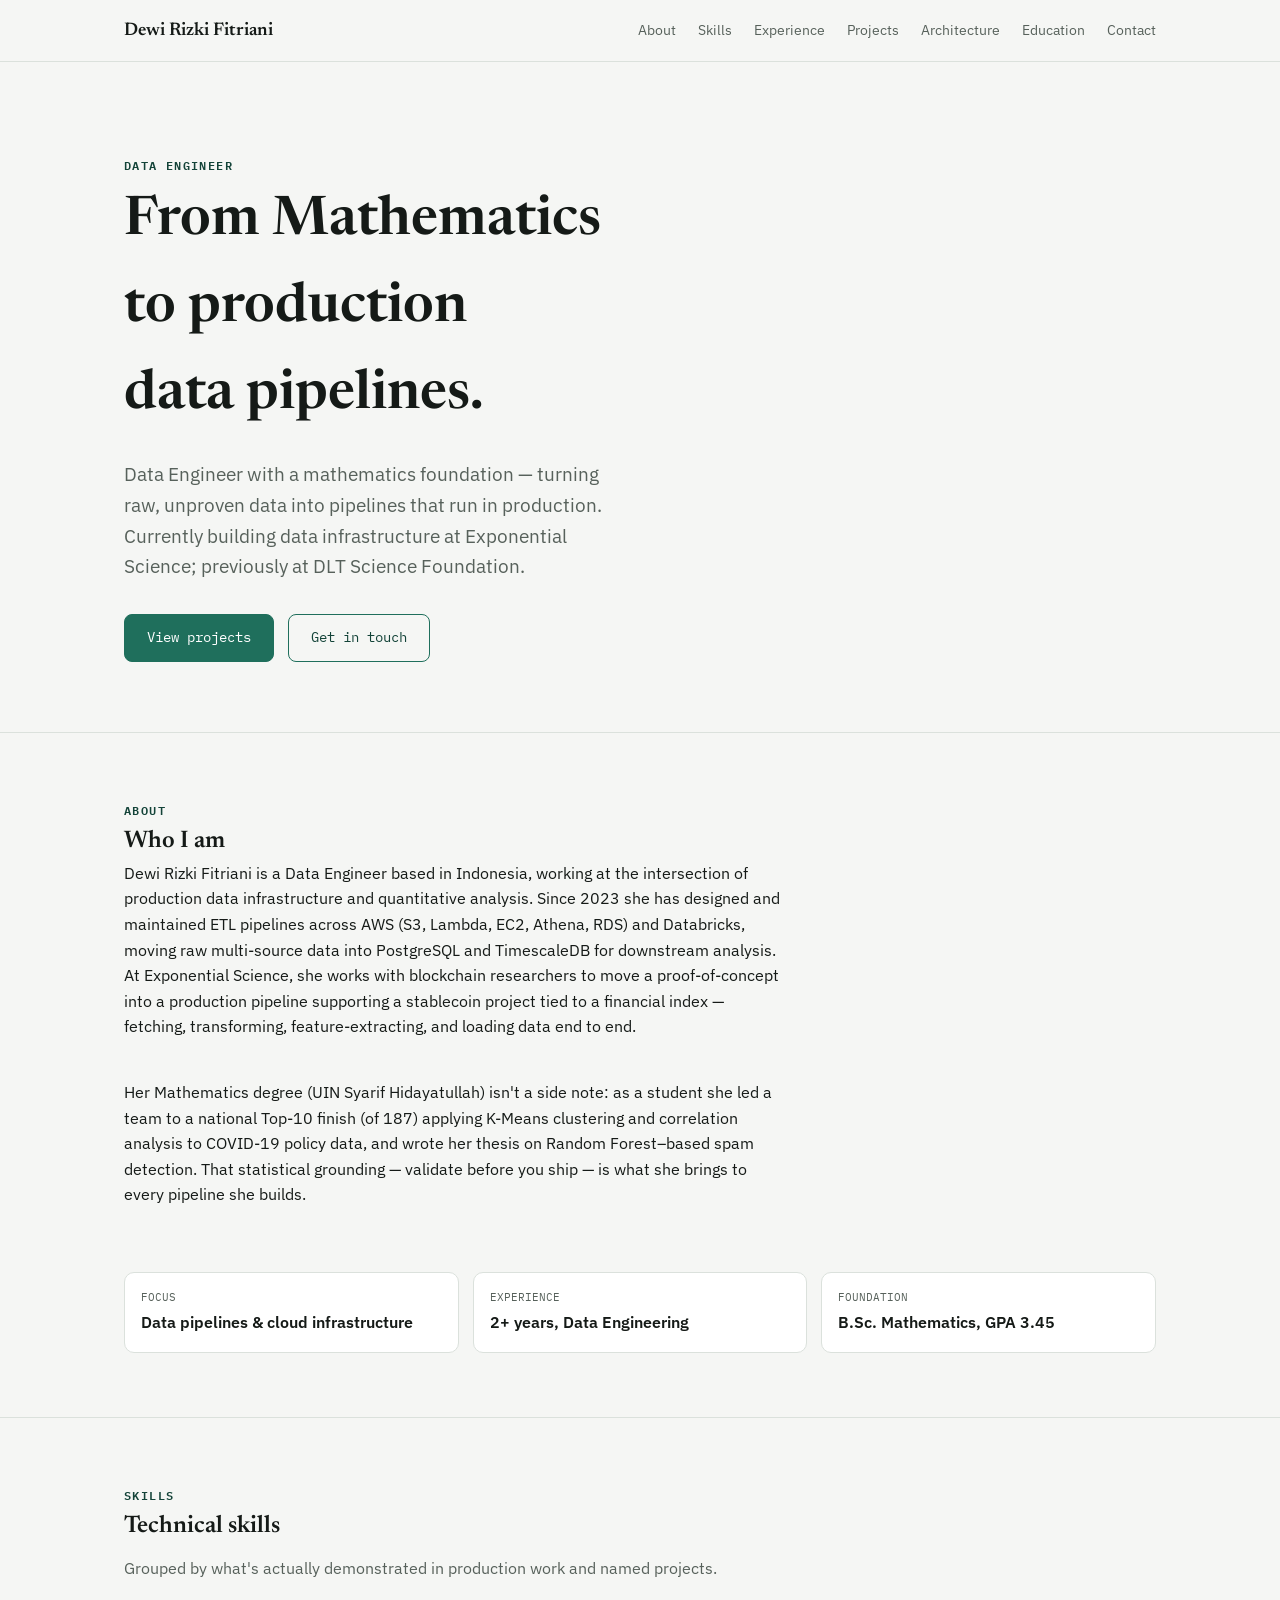
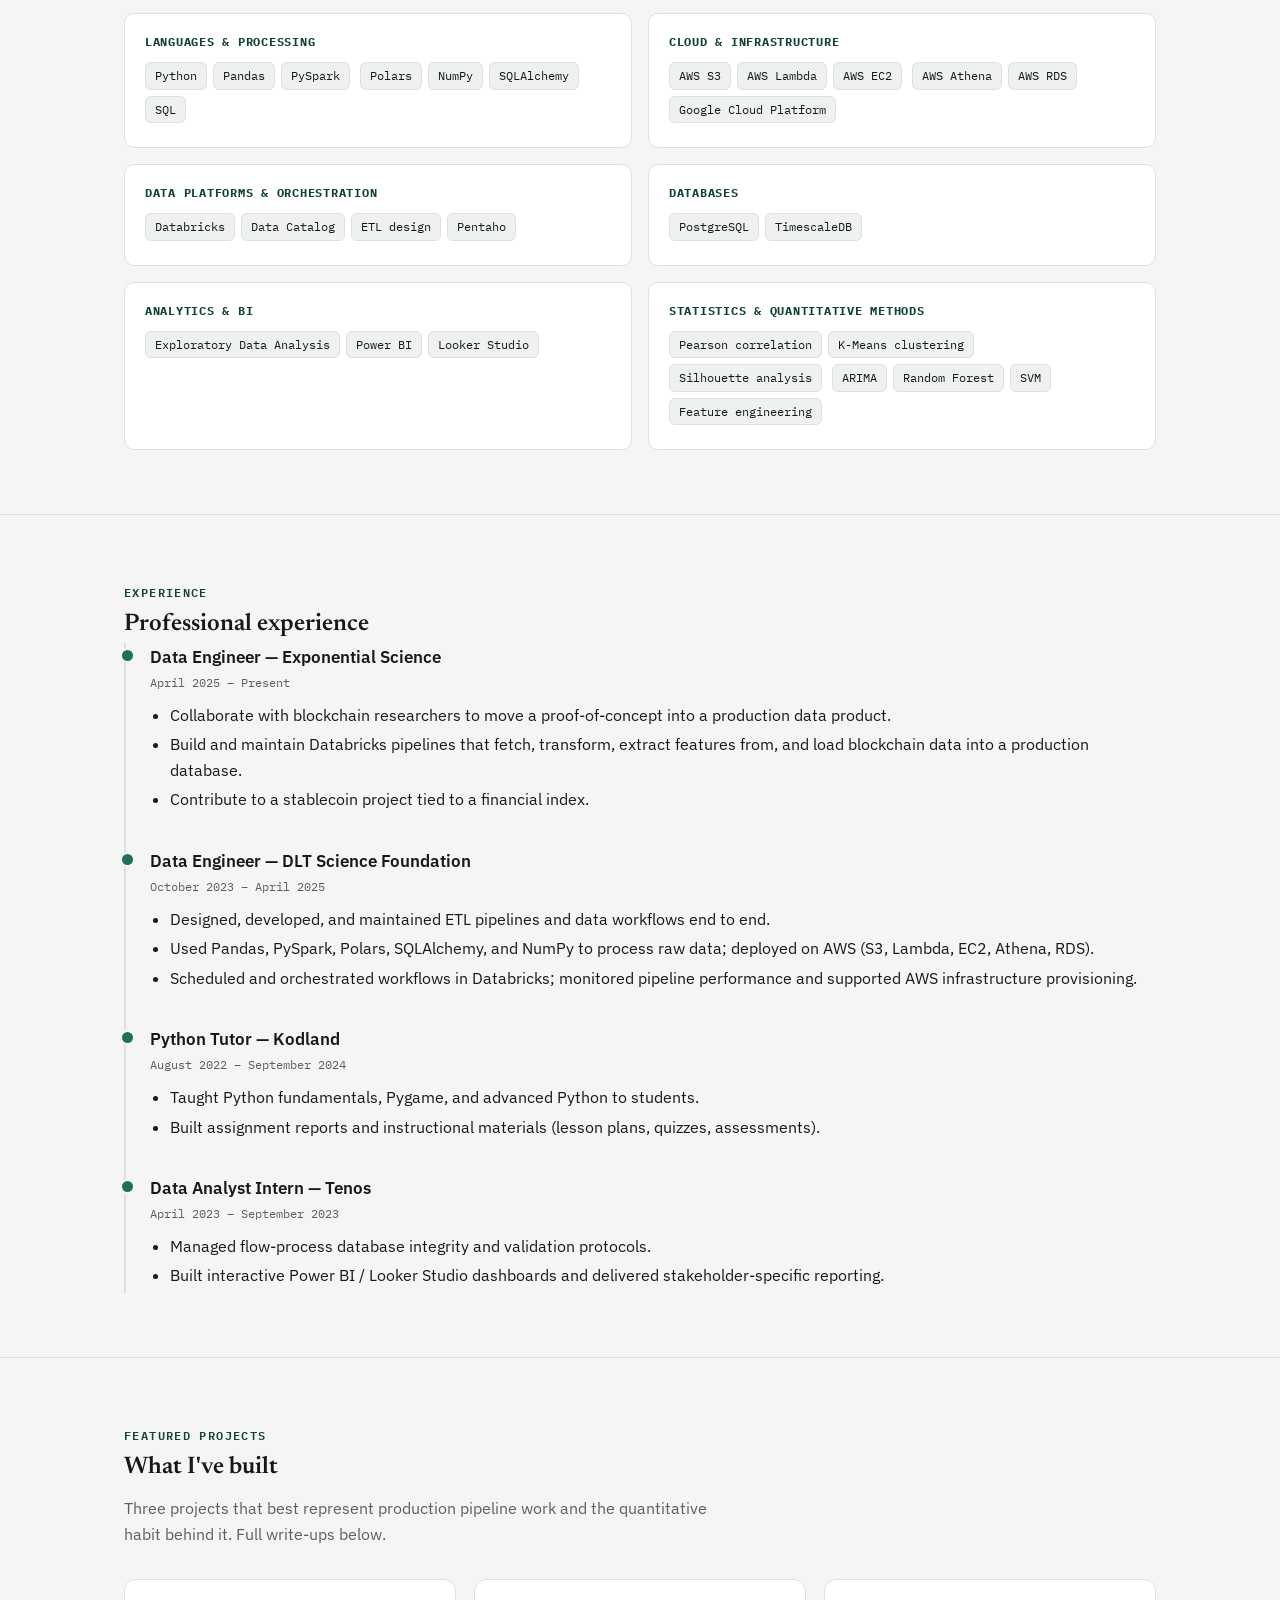
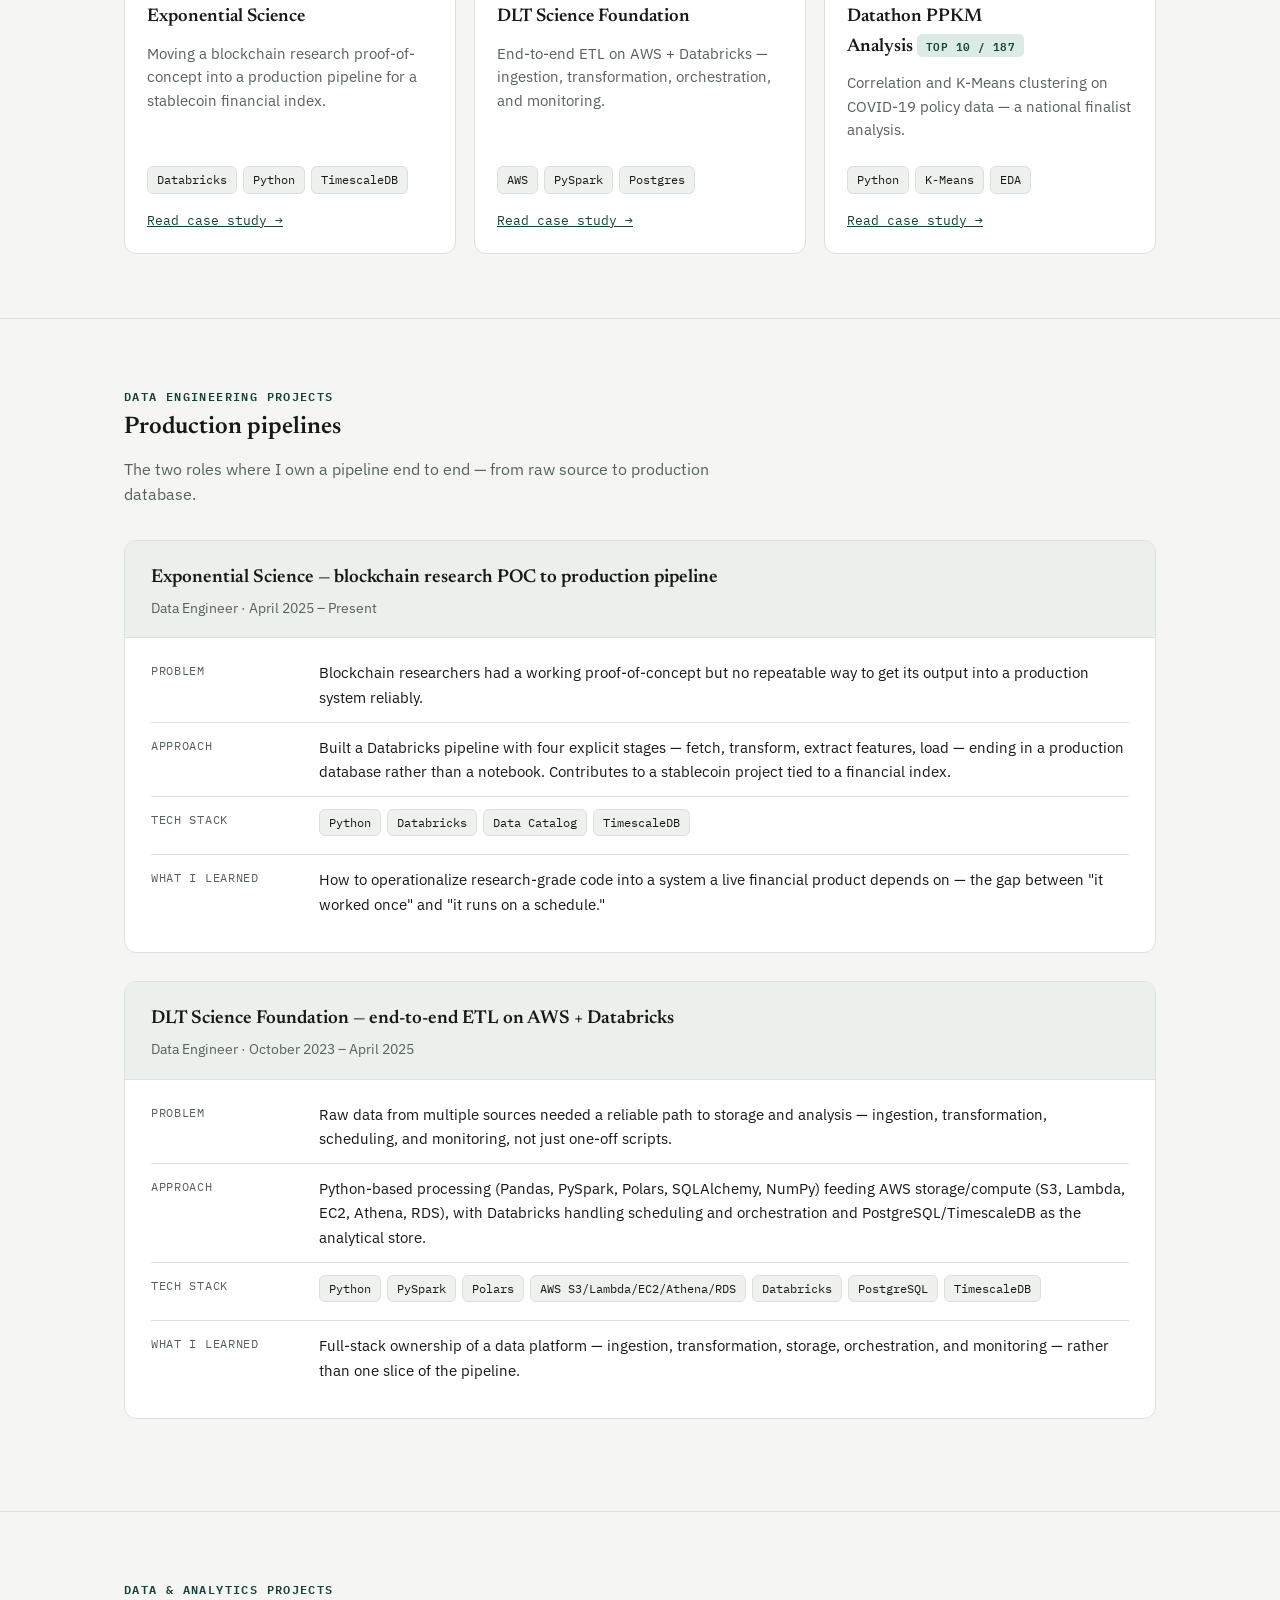
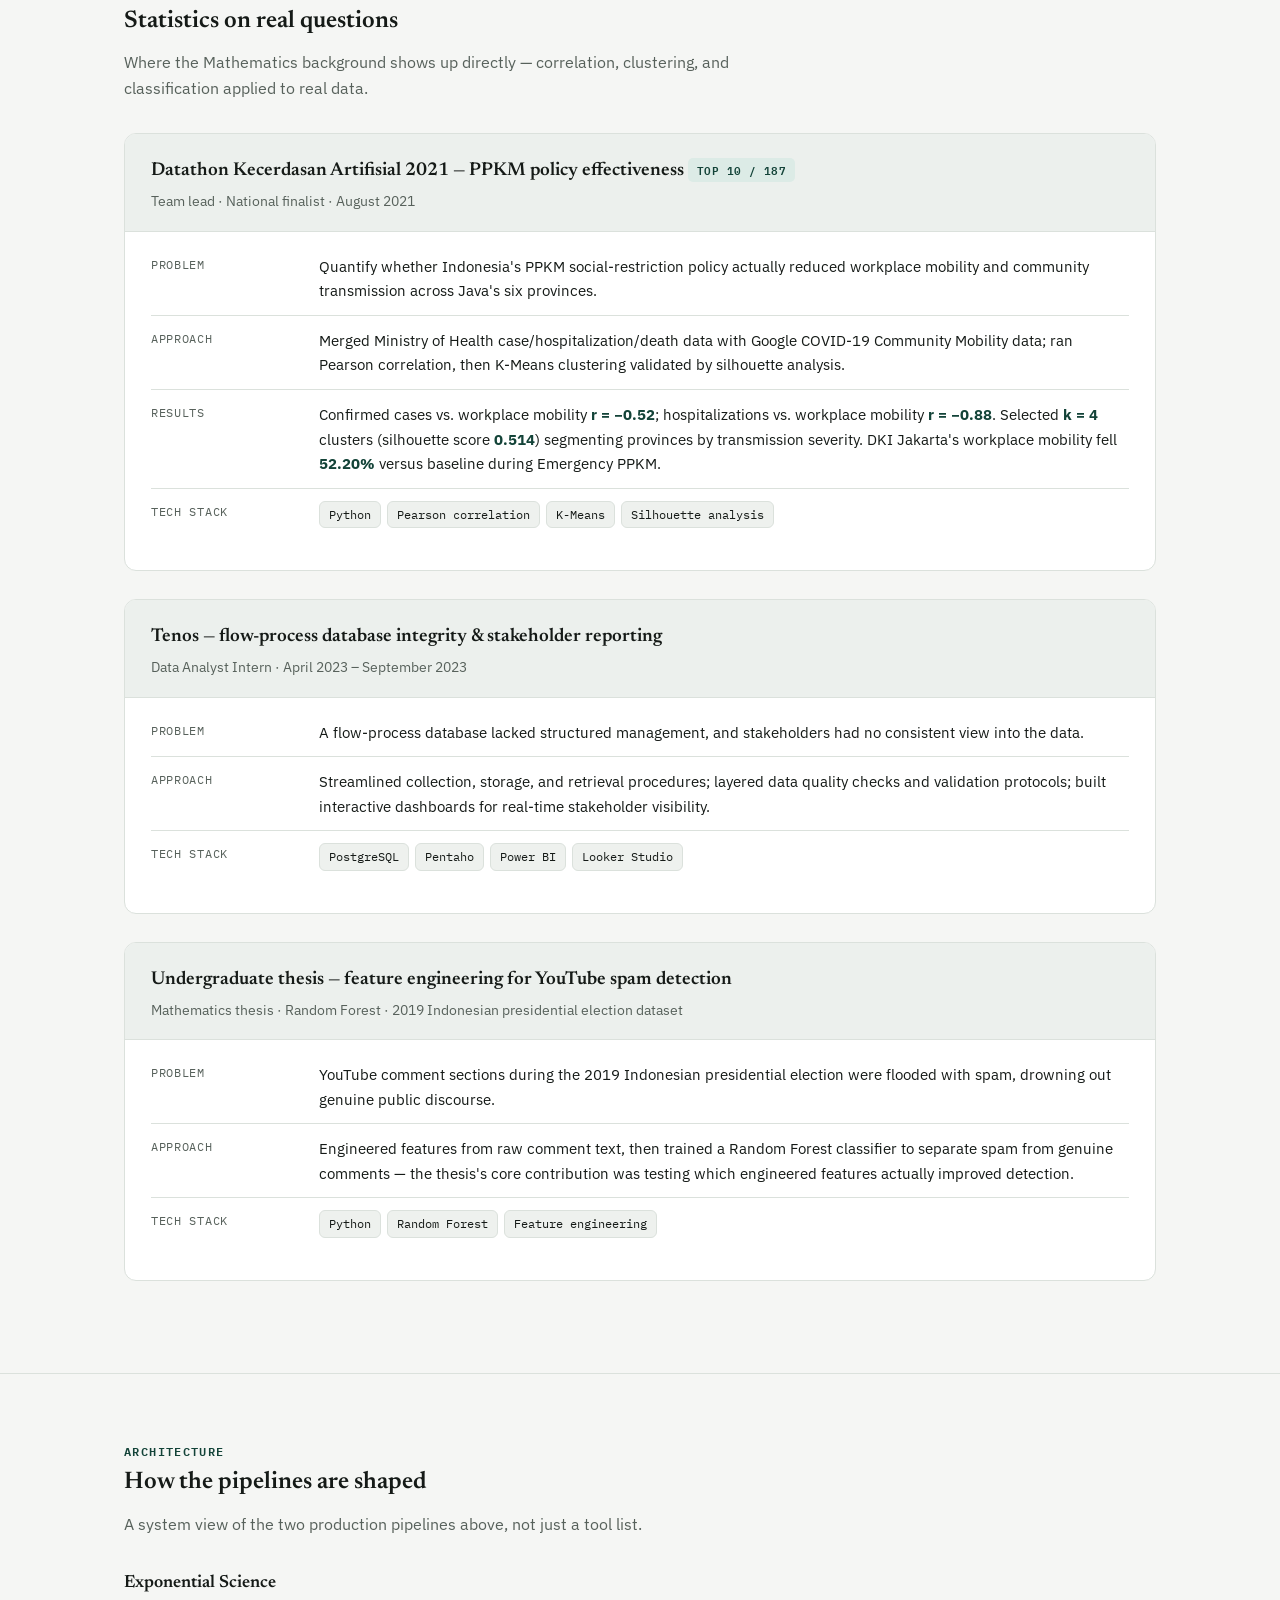
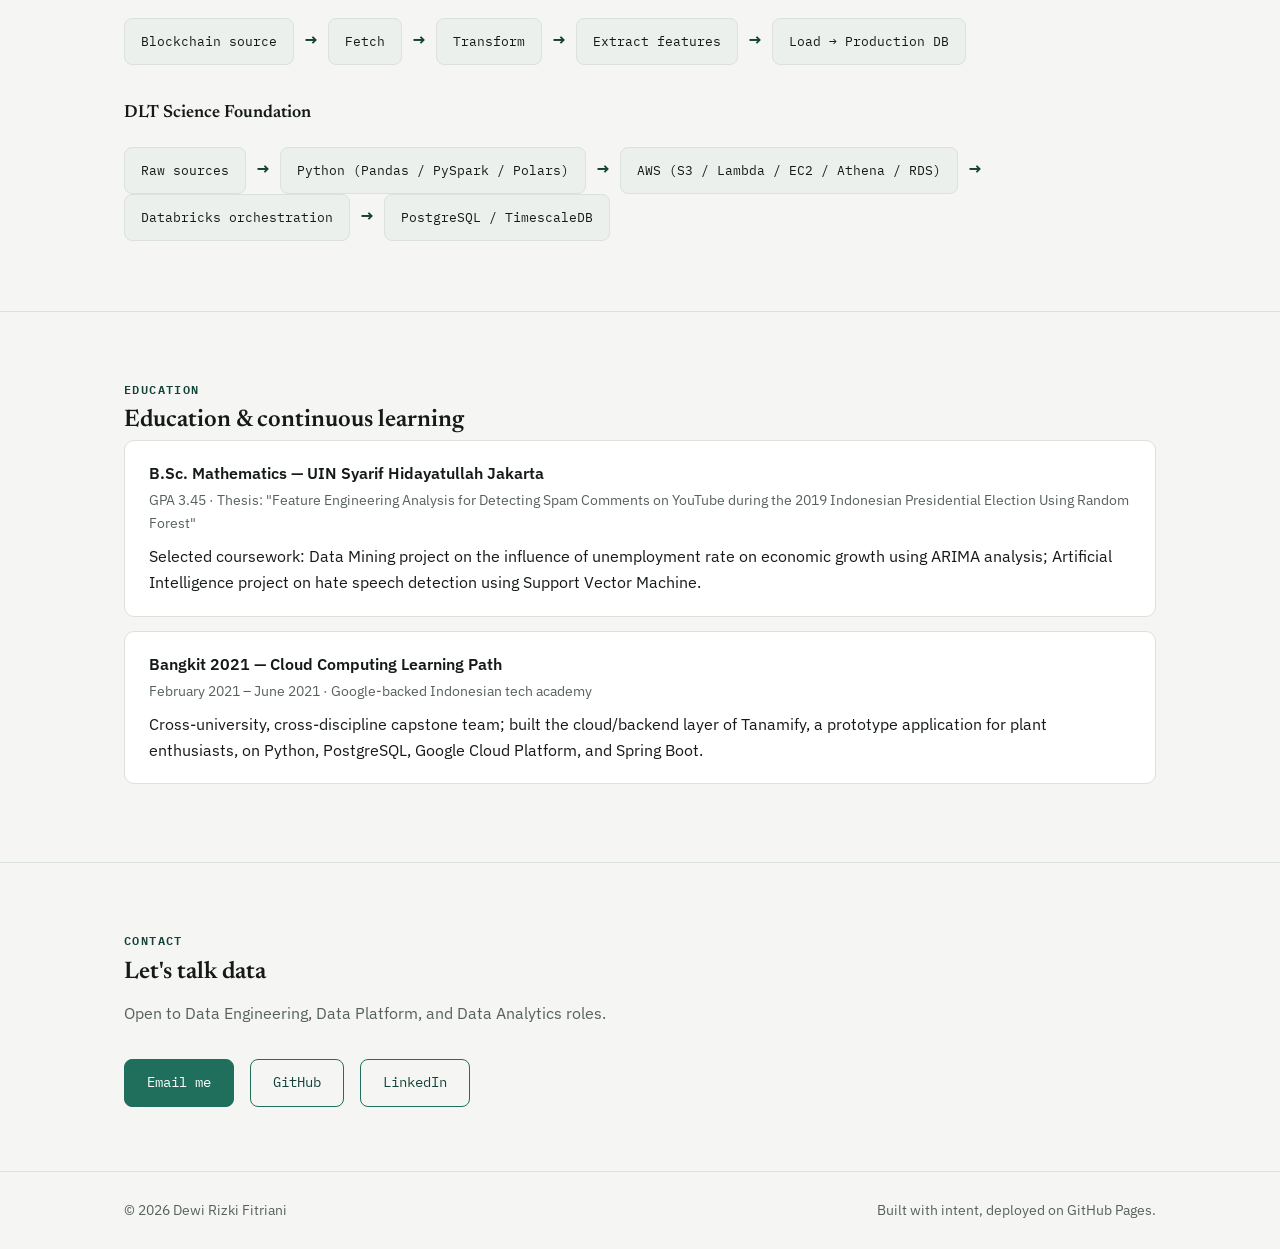
==== index.html @ e8f695b7 "Add portfolio website and Canva/website content blueprint Static site covering hero, about, skills, " ====
<!doctype html>
<html lang="en">
<head>
<meta charset="UTF-8">
<meta name="viewport" content="width=device-width, initial-scale=1.0">
<title>Dewi Rizki Fitriani — Data Engineer</title>
<meta name="description" content="Data Engineer with a mathematics foundation, building ETL pipelines and cloud data infrastructure on AWS and Databricks.">
<link rel="preconnect" href="https://fonts.googleapis.com">
<link rel="stylesheet" href="https://fonts.googleapis.com/css2?family=Newsreader:ital,opsz,wght@0,6..72,400;0,6..72,500;0,6..72,600;0,6..72,700;1,6..72,400&family=IBM+Plex+Sans:wght@400;500;600;700&family=IBM+Plex+Mono:wght@400;500;600&display=swap">
<link rel="stylesheet" href="assets/style.css">
</head>
<body>

<header class="site">
  <div class="wrap bar">
    <div class="brand">Dewi Rizki Fitriani</div>
    <nav class="primary">
      <a href="#about">About</a>
      <a href="#skills">Skills</a>
      <a href="#experience">Experience</a>
      <a href="#projects">Projects</a>
      <a href="#architecture">Architecture</a>
      <a href="#education">Education</a>
      <a href="#contact">Contact</a>
    </nav>
  </div>
</header>

<section class="hero" style="border-top:none;">
  <div class="wrap">
    <span class="eyebrow">Data Engineer</span>
    <h1>From Mathematics to production data pipelines.</h1>
    <p class="tagline">Data Engineer with a mathematics foundation — turning raw, unproven data into pipelines that run in production. Currently building data infrastructure at Exponential Science; previously at DLT Science Foundation.</p>
    <div class="cta-row">
      <a class="btn primary" href="#projects">View projects</a>
      <a class="btn ghost" href="#contact">Get in touch</a>
    </div>
  </div>
</section>

<section id="about">
  <div class="wrap">
    <span class="eyebrow">About</span>
    <h2>Who I am</h2>
    <div class="about-grid">
      <p class="prose" style="max-width:66ch;">Dewi Rizki Fitriani is a Data Engineer based in Indonesia, working at the intersection of production data infrastructure and quantitative analysis. Since 2023 she has designed and maintained ETL pipelines across AWS (S3, Lambda, EC2, Athena, RDS) and Databricks, moving raw multi-source data into PostgreSQL and TimescaleDB for downstream analysis. At Exponential Science, she works with blockchain researchers to move a proof-of-concept into a production pipeline supporting a stablecoin project tied to a financial index — fetching, transforming, feature-extracting, and loading data end to end.</p>
      <p class="prose" style="max-width:66ch;">Her Mathematics degree (UIN Syarif Hidayatullah) isn't a side note: as a student she led a team to a national Top-10 finish (of 187) applying K-Means clustering and correlation analysis to COVID-19 policy data, and wrote her thesis on Random Forest–based spam detection. That statistical grounding — validate before you ship — is what she brings to every pipeline she builds.</p>
      <div class="quickfacts">
        <div class="f"><div class="k">Focus</div><div class="v">Data pipelines &amp; cloud infrastructure</div></div>
        <div class="f"><div class="k">Experience</div><div class="v">2+ years, Data Engineering</div></div>
        <div class="f"><div class="k">Foundation</div><div class="v">B.Sc. Mathematics, GPA 3.45</div></div>
      </div>
    </div>
  </div>
</section>

<section id="skills">
  <div class="wrap">
    <span class="eyebrow">Skills</span>
    <h2>Technical skills</h2>
    <p class="dek">Grouped by what's actually demonstrated in production work and named projects.</p>
    <div class="skillgrid">
      <div class="skillgrp">
        <h4>Languages &amp; processing</h4>
        <span class="tag">Python</span><span class="tag">Pandas</span><span class="tag">PySpark</span>
        <span class="tag">Polars</span><span class="tag">NumPy</span><span class="tag">SQLAlchemy</span><span class="tag">SQL</span>
      </div>
      <div class="skillgrp">
        <h4>Cloud &amp; infrastructure</h4>
        <span class="tag">AWS S3</span><span class="tag">AWS Lambda</span><span class="tag">AWS EC2</span>
        <span class="tag">AWS Athena</span><span class="tag">AWS RDS</span><span class="tag">Google Cloud Platform</span>
      </div>
      <div class="skillgrp">
        <h4>Data platforms &amp; orchestration</h4>
        <span class="tag">Databricks</span><span class="tag">Data Catalog</span><span class="tag">ETL design</span><span class="tag">Pentaho</span>
      </div>
      <div class="skillgrp">
        <h4>Databases</h4>
        <span class="tag">PostgreSQL</span><span class="tag">TimescaleDB</span>
      </div>
      <div class="skillgrp">
        <h4>Analytics &amp; BI</h4>
        <span class="tag">Exploratory Data Analysis</span><span class="tag">Power BI</span><span class="tag">Looker Studio</span>
      </div>
      <div class="skillgrp">
        <h4>Statistics &amp; quantitative methods</h4>
        <span class="tag">Pearson correlation</span><span class="tag">K-Means clustering</span><span class="tag">Silhouette analysis</span>
        <span class="tag">ARIMA</span><span class="tag">Random Forest</span><span class="tag">SVM</span><span class="tag">Feature engineering</span>
      </div>
    </div>
  </div>
</section>

<section id="experience">
  <div class="wrap">
    <span class="eyebrow">Experience</span>
    <h2>Professional experience</h2>
    <div class="tl">
      <div class="tlitem">
        <div class="role">Data Engineer — Exponential Science</div>
        <div class="meta">April 2025 – Present</div>
        <ul>
          <li>Collaborate with blockchain researchers to move a proof-of-concept into a production data product.</li>
          <li>Build and maintain Databricks pipelines that fetch, transform, extract features from, and load blockchain data into a production database.</li>
          <li>Contribute to a stablecoin project tied to a financial index.</li>
        </ul>
      </div>
      <div class="tlitem">
        <div class="role">Data Engineer — DLT Science Foundation</div>
        <div class="meta">October 2023 – April 2025</div>
        <ul>
          <li>Designed, developed, and maintained ETL pipelines and data workflows end to end.</li>
          <li>Used Pandas, PySpark, Polars, SQLAlchemy, and NumPy to process raw data; deployed on AWS (S3, Lambda, EC2, Athena, RDS).</li>
          <li>Scheduled and orchestrated workflows in Databricks; monitored pipeline performance and supported AWS infrastructure provisioning.</li>
        </ul>
      </div>
      <div class="tlitem">
        <div class="role">Python Tutor — Kodland</div>
        <div class="meta">August 2022 – September 2024</div>
        <ul>
          <li>Taught Python fundamentals, Pygame, and advanced Python to students.</li>
          <li>Built assignment reports and instructional materials (lesson plans, quizzes, assessments).</li>
        </ul>
      </div>
      <div class="tlitem">
        <div class="role">Data Analyst Intern — Tenos</div>
        <div class="meta">April 2023 – September 2023</div>
        <ul>
          <li>Managed flow-process database integrity and validation protocols.</li>
          <li>Built interactive Power BI / Looker Studio dashboards and delivered stakeholder-specific reporting.</li>
        </ul>
      </div>
    </div>
  </div>
</section>

<section id="projects">
  <div class="wrap">
    <span class="eyebrow">Featured projects</span>
    <h2>What I've built</h2>
    <p class="dek">Three projects that best represent production pipeline work and the quantitative habit behind it. Full write-ups below.</p>
    <div class="cardgrid">
      <div class="pcard">
        <h3>Exponential Science</h3>
        <p class="hook">Moving a blockchain research proof-of-concept into a production pipeline for a stablecoin financial index.</p>
        <div><span class="tag">Databricks</span><span class="tag">Python</span><span class="tag">TimescaleDB</span></div>
        <a class="readmore" href="#exp-science">Read case study →</a>
      </div>
      <div class="pcard">
        <h3>DLT Science Foundation</h3>
        <p class="hook">End-to-end ETL on AWS + Databricks — ingestion, transformation, orchestration, and monitoring.</p>
        <div><span class="tag">AWS</span><span class="tag">PySpark</span><span class="tag">Postgres</span></div>
        <a class="readmore" href="#dlt-science">Read case study →</a>
      </div>
      <div class="pcard">
        <h3>Datathon PPKM Analysis <span class="badge">Top 10 / 187</span></h3>
        <p class="hook">Correlation and K-Means clustering on COVID-19 policy data — a national finalist analysis.</p>
        <div><span class="tag">Python</span><span class="tag">K-Means</span><span class="tag">EDA</span></div>
        <a class="readmore" href="#datathon">Read case study →</a>
      </div>
    </div>
  </div>
</section>

<section id="data-engineering-projects">
  <div class="wrap">
    <span class="eyebrow">Data engineering projects</span>
    <h2>Production pipelines</h2>
    <p class="dek">The two roles where I own a pipeline end to end — from raw source to production database.</p>

    <div class="case" id="exp-science">
      <div class="case-head">
        <h3>Exponential Science — blockchain research POC to production pipeline</h3>
        <div class="meta">Data Engineer · April 2025 – Present</div>
      </div>
      <div class="case-body">
        <div class="field"><div class="k">Problem</div><div class="v">Blockchain researchers had a working proof-of-concept but no repeatable way to get its output into a production system reliably.</div></div>
        <div class="field"><div class="k">Approach</div><div class="v">Built a Databricks pipeline with four explicit stages — fetch, transform, extract features, load — ending in a production database rather than a notebook. Contributes to a stablecoin project tied to a financial index.</div></div>
        <div class="field"><div class="k">Tech stack</div><div class="v"><span class="tag">Python</span><span class="tag">Databricks</span><span class="tag">Data Catalog</span><span class="tag">TimescaleDB</span></div></div>
        <div class="field"><div class="k">What I learned</div><div class="v">How to operationalize research-grade code into a system a live financial product depends on — the gap between "it worked once" and "it runs on a schedule."</div></div>
      </div>
    </div>

    <div class="case" id="dlt-science">
      <div class="case-head">
        <h3>DLT Science Foundation — end-to-end ETL on AWS + Databricks</h3>
        <div class="meta">Data Engineer · October 2023 – April 2025</div>
      </div>
      <div class="case-body">
        <div class="field"><div class="k">Problem</div><div class="v">Raw data from multiple sources needed a reliable path to storage and analysis — ingestion, transformation, scheduling, and monitoring, not just one-off scripts.</div></div>
        <div class="field"><div class="k">Approach</div><div class="v">Python-based processing (Pandas, PySpark, Polars, SQLAlchemy, NumPy) feeding AWS storage/compute (S3, Lambda, EC2, Athena, RDS), with Databricks handling scheduling and orchestration and PostgreSQL/TimescaleDB as the analytical store.</div></div>
        <div class="field"><div class="k">Tech stack</div><div class="v"><span class="tag">Python</span><span class="tag">PySpark</span><span class="tag">Polars</span><span class="tag">AWS S3/Lambda/EC2/Athena/RDS</span><span class="tag">Databricks</span><span class="tag">PostgreSQL</span><span class="tag">TimescaleDB</span></div></div>
        <div class="field"><div class="k">What I learned</div><div class="v">Full-stack ownership of a data platform — ingestion, transformation, storage, orchestration, and monitoring — rather than one slice of the pipeline.</div></div>
      </div>
    </div>
  </div>
</section>

<section id="data-analytics-projects">
  <div class="wrap">
    <span class="eyebrow">Data &amp; analytics projects</span>
    <h2>Statistics on real questions</h2>
    <p class="dek">Where the Mathematics background shows up directly — correlation, clustering, and classification applied to real data.</p>

    <div class="case" id="datathon">
      <div class="case-head">
        <h3>Datathon Kecerdasan Artifisial 2021 — PPKM policy effectiveness <span class="badge">Top 10 / 187</span></h3>
        <div class="meta">Team lead · National finalist · August 2021</div>
      </div>
      <div class="case-body">
        <div class="field"><div class="k">Problem</div><div class="v">Quantify whether Indonesia's PPKM social-restriction policy actually reduced workplace mobility and community transmission across Java's six provinces.</div></div>
        <div class="field"><div class="k">Approach</div><div class="v">Merged Ministry of Health case/hospitalization/death data with Google COVID-19 Community Mobility data; ran Pearson correlation, then K-Means clustering validated by silhouette analysis.</div></div>
        <div class="field"><div class="k">Results</div><div class="v">Confirmed cases vs. workplace mobility <strong>r = −0.52</strong>; hospitalizations vs. workplace mobility <strong>r = −0.88</strong>. Selected <strong>k = 4</strong> clusters (silhouette score <strong>0.514</strong>) segmenting provinces by transmission severity. DKI Jakarta's workplace mobility fell <strong>52.20%</strong> versus baseline during Emergency PPKM.</div></div>
        <div class="field"><div class="k">Tech stack</div><div class="v"><span class="tag">Python</span><span class="tag">Pearson correlation</span><span class="tag">K-Means</span><span class="tag">Silhouette analysis</span></div></div>
      </div>
    </div>

    <div class="case">
      <div class="case-head">
        <h3>Tenos — flow-process database integrity &amp; stakeholder reporting</h3>
        <div class="meta">Data Analyst Intern · April 2023 – September 2023</div>
      </div>
      <div class="case-body">
        <div class="field"><div class="k">Problem</div><div class="v">A flow-process database lacked structured management, and stakeholders had no consistent view into the data.</div></div>
        <div class="field"><div class="k">Approach</div><div class="v">Streamlined collection, storage, and retrieval procedures; layered data quality checks and validation protocols; built interactive dashboards for real-time stakeholder visibility.</div></div>
        <div class="field"><div class="k">Tech stack</div><div class="v"><span class="tag">PostgreSQL</span><span class="tag">Pentaho</span><span class="tag">Power BI</span><span class="tag">Looker Studio</span></div></div>
      </div>
    </div>

    <div class="case">
      <div class="case-head">
        <h3>Undergraduate thesis — feature engineering for YouTube spam detection</h3>
        <div class="meta">Mathematics thesis · Random Forest · 2019 Indonesian presidential election dataset</div>
      </div>
      <div class="case-body">
        <div class="field"><div class="k">Problem</div><div class="v">YouTube comment sections during the 2019 Indonesian presidential election were flooded with spam, drowning out genuine public discourse.</div></div>
        <div class="field"><div class="k">Approach</div><div class="v">Engineered features from raw comment text, then trained a Random Forest classifier to separate spam from genuine comments — the thesis's core contribution was testing which engineered features actually improved detection.</div></div>
        <div class="field"><div class="k">Tech stack</div><div class="v"><span class="tag">Python</span><span class="tag">Random Forest</span><span class="tag">Feature engineering</span></div></div>
      </div>
    </div>
  </div>
</section>

<section id="architecture">
  <div class="wrap">
    <span class="eyebrow">Architecture</span>
    <h2>How the pipelines are shaped</h2>
    <p class="dek">A system view of the two production pipelines above, not just a tool list.</p>

    <h3 style="font-size:1.1rem;margin-bottom:6px;">Exponential Science</h3>
    <div class="flow">
      <div class="step">Blockchain source</div><div class="arrow">→</div>
      <div class="step">Fetch</div><div class="arrow">→</div>
      <div class="step">Transform</div><div class="arrow">→</div>
      <div class="step">Extract features</div><div class="arrow">→</div>
      <div class="step">Load → Production DB</div>
    </div>

    <h3 style="font-size:1.1rem;margin:34px 0 6px;">DLT Science Foundation</h3>
    <div class="flow">
      <div class="step">Raw sources</div><div class="arrow">→</div>
      <div class="step">Python (Pandas / PySpark / Polars)</div><div class="arrow">→</div>
      <div class="step">AWS (S3 / Lambda / EC2 / Athena / RDS)</div><div class="arrow">→</div>
      <div class="step">Databricks orchestration</div><div class="arrow">→</div>
      <div class="step">PostgreSQL / TimescaleDB</div>
    </div>
  </div>
</section>

<section id="education">
  <div class="wrap">
    <span class="eyebrow">Education</span>
    <h2>Education &amp; continuous learning</h2>
    <div class="edu-item">
      <div class="school">B.Sc. Mathematics — UIN Syarif Hidayatullah Jakarta</div>
      <div class="meta">GPA 3.45 · Thesis: "Feature Engineering Analysis for Detecting Spam Comments on YouTube during the 2019 Indonesian Presidential Election Using Random Forest"</div>
      <p style="margin-top:10px;">Selected coursework: Data Mining project on the influence of unemployment rate on economic growth using ARIMA analysis; Artificial Intelligence project on hate speech detection using Support Vector Machine.</p>
    </div>
    <div class="edu-item">
      <div class="school">Bangkit 2021 — Cloud Computing Learning Path</div>
      <div class="meta">February 2021 – June 2021 · Google-backed Indonesian tech academy</div>
      <p style="margin-top:10px;">Cross-university, cross-discipline capstone team; built the cloud/backend layer of Tanamify, a prototype application for plant enthusiasts, on Python, PostgreSQL, Google Cloud Platform, and Spring Boot.</p>
    </div>
  </div>
</section>

<section id="contact">
  <div class="wrap">
    <span class="eyebrow">Contact</span>
    <h2>Let's talk data</h2>
    <p class="dek">Open to Data Engineering, Data Platform, and Data Analytics roles.</p>
    <div class="contact-row">
      <a class="btn primary" href="mailto:dewirizkiftrn@gmail.com">Email me</a>
      <a class="btn ghost" href="https://github.com/dewirizki" target="_blank" rel="noopener">GitHub</a>
      <a class="btn ghost" href="https://www.linkedin.com/in/dewirizkifitriani" target="_blank" rel="noopener">LinkedIn</a>
    </div>
  </div>
</section>

<footer class="site">
  <div class="wrap">
    <span>© 2026 Dewi Rizki Fitriani</span>
    <span>Built with intent, deployed on GitHub Pages.</span>
  </div>
</footer>

</body>
</html>
---- assets/style.css ----
/* ---------------------------------------------------
   Dewi Rizki Fitriani — Data Engineer Portfolio
   Design tokens shared with the Canva deck & blueprint
--------------------------------------------------- */

:root {
  --bg: #F5F6F4;
  --surface: #FFFFFF;
  --surface-alt: #ECF0ED;
  --border: #DBE1DC;
  --text: #151A17;
  --text-muted: #57615B;
  --accent: #1F6F5C;
  --accent-strong: #134338;
  --accent-soft: #DCEBE6;
  --warn: #A9662A;
  --mono-bg: #EEF1EE;
  --max: 1080px;
}

@media (prefers-color-scheme: dark) {
  :root:not([data-theme="light"]) {
    --bg: #12151A;
    --surface: #1A1F25;
    --surface-alt: #20262D;
    --border: #2C333B;
    --text: #E8ECE9;
    --text-muted: #9DA8A2;
    --accent: #57C1A6;
    --accent-strong: #7FD4BC;
    --accent-soft: #1E3833;
    --warn: #E3A45C;
    --mono-bg: #1E252C;
  }
}
:root[data-theme="dark"] {
  --bg: #12151A;
  --surface: #1A1F25;
  --surface-alt: #20262D;
  --border: #2C333B;
  --text: #E8ECE9;
  --text-muted: #9DA8A2;
  --accent: #57C1A6;
  --accent-strong: #7FD4BC;
  --accent-soft: #1E3833;
  --warn: #E3A45C;
  --mono-bg: #1E252C;
}

* { box-sizing: border-box; }
html { scroll-behavior: smooth; }
body {
  margin: 0;
  background: var(--bg);
  color: var(--text);
  font-family: 'IBM Plex Sans', system-ui, sans-serif;
  line-height: 1.6;
  font-size: 16px;
}
h1, h2, h3 {
  font-family: 'Newsreader', Georgia, serif;
  font-weight: 600;
  text-wrap: balance;
  margin: 0;
  color: var(--text);
}
p { margin: 0 0 1em; }
p:last-child { margin-bottom: 0; }
a { color: var(--accent-strong); }
img { max-width: 100%; }

.wrap { max-width: var(--max); margin: 0 auto; padding-inline: 24px; }
.eyebrow {
  font-family: 'IBM Plex Mono', monospace;
  font-size: 0.72rem;
  letter-spacing: 0.12em;
  text-transform: uppercase;
  color: var(--accent-strong);
  font-weight: 600;
}
.tag {
  display: inline-block;
  font-family: 'IBM Plex Mono', monospace;
  font-size: 0.76rem;
  background: var(--mono-bg);
  border: 1px solid var(--border);
  color: var(--text);
  padding: 3px 9px;
  border-radius: 6px;
  margin: 0 6px 6px 0;
}
.badge {
  display: inline-block;
  font-family: 'IBM Plex Mono', monospace;
  font-size: 0.68rem;
  letter-spacing: 0.04em;
  text-transform: uppercase;
  background: var(--accent-soft);
  color: var(--accent-strong);
  padding: 3px 9px;
  border-radius: 5px;
  font-weight: 600;
}

/* header / nav */
header.site {
  position: sticky;
  top: 0;
  z-index: 20;
  background: color-mix(in srgb, var(--bg) 88%, transparent);
  backdrop-filter: blur(8px);
  border-bottom: 1px solid var(--border);
}
header.site .bar {
  display: flex;
  align-items: center;
  justify-content: space-between;
  padding-block: 16px;
}
.brand {
  font-family: 'Newsreader', serif;
  font-weight: 600;
  font-size: 1.15rem;
}
nav.primary { display: flex; gap: 22px; overflow-x: auto; }
nav.primary a {
  font-size: 0.88rem;
  color: var(--text-muted);
  text-decoration: none;
  white-space: nowrap;
}
nav.primary a:hover { color: var(--text); }

/* hero */
.hero {
  padding-block: 90px 70px;
}
.hero .eyebrow { margin-bottom: 14px; }
.hero h1 { font-size: clamp(2.1rem, 5vw, 3.4rem); max-width: 16ch; }
.hero .tagline {
  margin-top: 20px;
  font-size: 1.2rem;
  color: var(--text-muted);
  max-width: 46ch;
}
.hero .cta-row { margin-top: 32px; display: flex; gap: 14px; flex-wrap: wrap; }
.btn {
  display: inline-block;
  font-family: 'IBM Plex Mono', monospace;
  font-size: 0.85rem;
  padding: 12px 22px;
  border-radius: 8px;
  text-decoration: none;
  border: 1px solid var(--accent);
}
.btn.primary { background: var(--accent); color: #fff; }
.btn.ghost { color: var(--accent-strong); }

section { padding-block: 64px; border-top: 1px solid var(--border); }
section .dek { color: var(--text-muted); max-width: 62ch; margin: 10px 0 32px; }

/* about */
.about-grid { display: grid; grid-template-columns: 1fr; gap: 24px; }
.quickfacts {
  display: grid; grid-template-columns: repeat(3, 1fr); gap: 14px;
  margin-top: 24px;
}
.quickfacts .f {
  background: var(--surface); border: 1px solid var(--border); border-radius: 10px;
  padding: 16px;
}
.quickfacts .f .k { font-family: 'IBM Plex Mono', monospace; font-size: 0.68rem; text-transform: uppercase; color: var(--text-muted); }
.quickfacts .f .v { font-weight: 600; margin-top: 4px; }

/* skills */
.skillgrid { display: grid; grid-template-columns: repeat(2, 1fr); gap: 16px; }
.skillgrp {
  border: 1px solid var(--border); background: var(--surface);
  border-radius: 10px; padding: 18px 20px;
}
.skillgrp h4 {
  font-family: 'IBM Plex Mono', monospace; font-size: 0.78rem;
  text-transform: uppercase; letter-spacing: 0.06em; color: var(--accent-strong);
  margin: 0 0 10px;
}

/* timeline */
.tl { border-left: 2px solid var(--border); padding-left: 24px; display: flex; flex-direction: column; gap: 30px; }
.tlitem { position: relative; }
.tlitem::before {
  content: ""; position: absolute; left: -30px; top: 5px;
  width: 11px; height: 11px; border-radius: 50%;
  background: var(--accent); border: 2px solid var(--bg);
}
.tlitem .role { font-weight: 600; font-size: 1.08rem; }
.tlitem .meta { font-family: 'IBM Plex Mono', monospace; font-size: 0.78rem; color: var(--text-muted); margin: 2px 0 10px; }
.tlitem ul { margin: 0; padding-left: 20px; color: var(--text); }
.tlitem li { margin-bottom: 4px; }

/* project cards */
.cardgrid { display: grid; grid-template-columns: repeat(3, 1fr); gap: 18px; }
.pcard {
  background: var(--surface); border: 1px solid var(--border); border-radius: 12px;
  padding: 22px; display: flex; flex-direction: column; gap: 10px;
}
.pcard h3 { font-size: 1.15rem; }
.pcard .hook { color: var(--text-muted); font-size: 0.92rem; flex: 1; }
.pcard a.readmore { font-size: 0.82rem; font-family: 'IBM Plex Mono', monospace; }

/* case study */
.case {
  border: 1px solid var(--border); background: var(--surface); border-radius: 12px;
  overflow: hidden; margin-bottom: 28px;
}
.case-head { padding: 22px 26px 18px; border-bottom: 1px solid var(--border); background: var(--surface-alt); }
.case-head .meta { color: var(--text-muted); font-size: 0.88rem; margin-top: 4px; }
.case-body { padding: 10px 26px 24px; }
.field { display: grid; grid-template-columns: 150px 1fr; gap: 18px; padding: 12px 0; border-top: 1px solid var(--border); }
.field:first-child { border-top: none; }
.field .k { font-family: 'IBM Plex Mono', monospace; font-size: 0.72rem; text-transform: uppercase; letter-spacing: 0.06em; color: var(--text-muted); padding-top: 2px; }
.field .v { font-size: 0.96rem; }
.field .v strong { color: var(--accent-strong); }

/* architecture diagram */
.flow { display: flex; align-items: center; flex-wrap: wrap; gap: 0; margin: 20px 0 6px; }
.flow .step {
  background: var(--surface-alt); border: 1px solid var(--border); border-radius: 8px;
  padding: 12px 16px; font-family: 'IBM Plex Mono', monospace; font-size: 0.82rem;
  text-align: center;
}
.flow .arrow { padding: 0 10px; color: var(--accent-strong); font-weight: 700; }

/* education */
.edu-item { background: var(--surface); border: 1px solid var(--border); border-radius: 10px; padding: 20px 24px; margin-bottom: 14px; }
.edu-item .school { font-weight: 600; }
.edu-item .meta { color: var(--text-muted); font-size: 0.9rem; margin-top: 2px; }

/* contact */
.contact-row { display: flex; gap: 16px; flex-wrap: wrap; margin-top: 20px; }
.contact-row a.btn { }

footer.site {
  border-top: 1px solid var(--border);
  padding-block: 28px;
  color: var(--text-muted);
  font-size: 0.85rem;
}
footer.site .wrap { display: flex; justify-content: space-between; flex-wrap: wrap; gap: 10px; }

@media (max-width: 760px) {
  .skillgrid, .cardgrid, .quickfacts { grid-template-columns: 1fr; }
  .field { grid-template-columns: 1fr; gap: 4px; }
  nav.primary { width: 100%; }
}
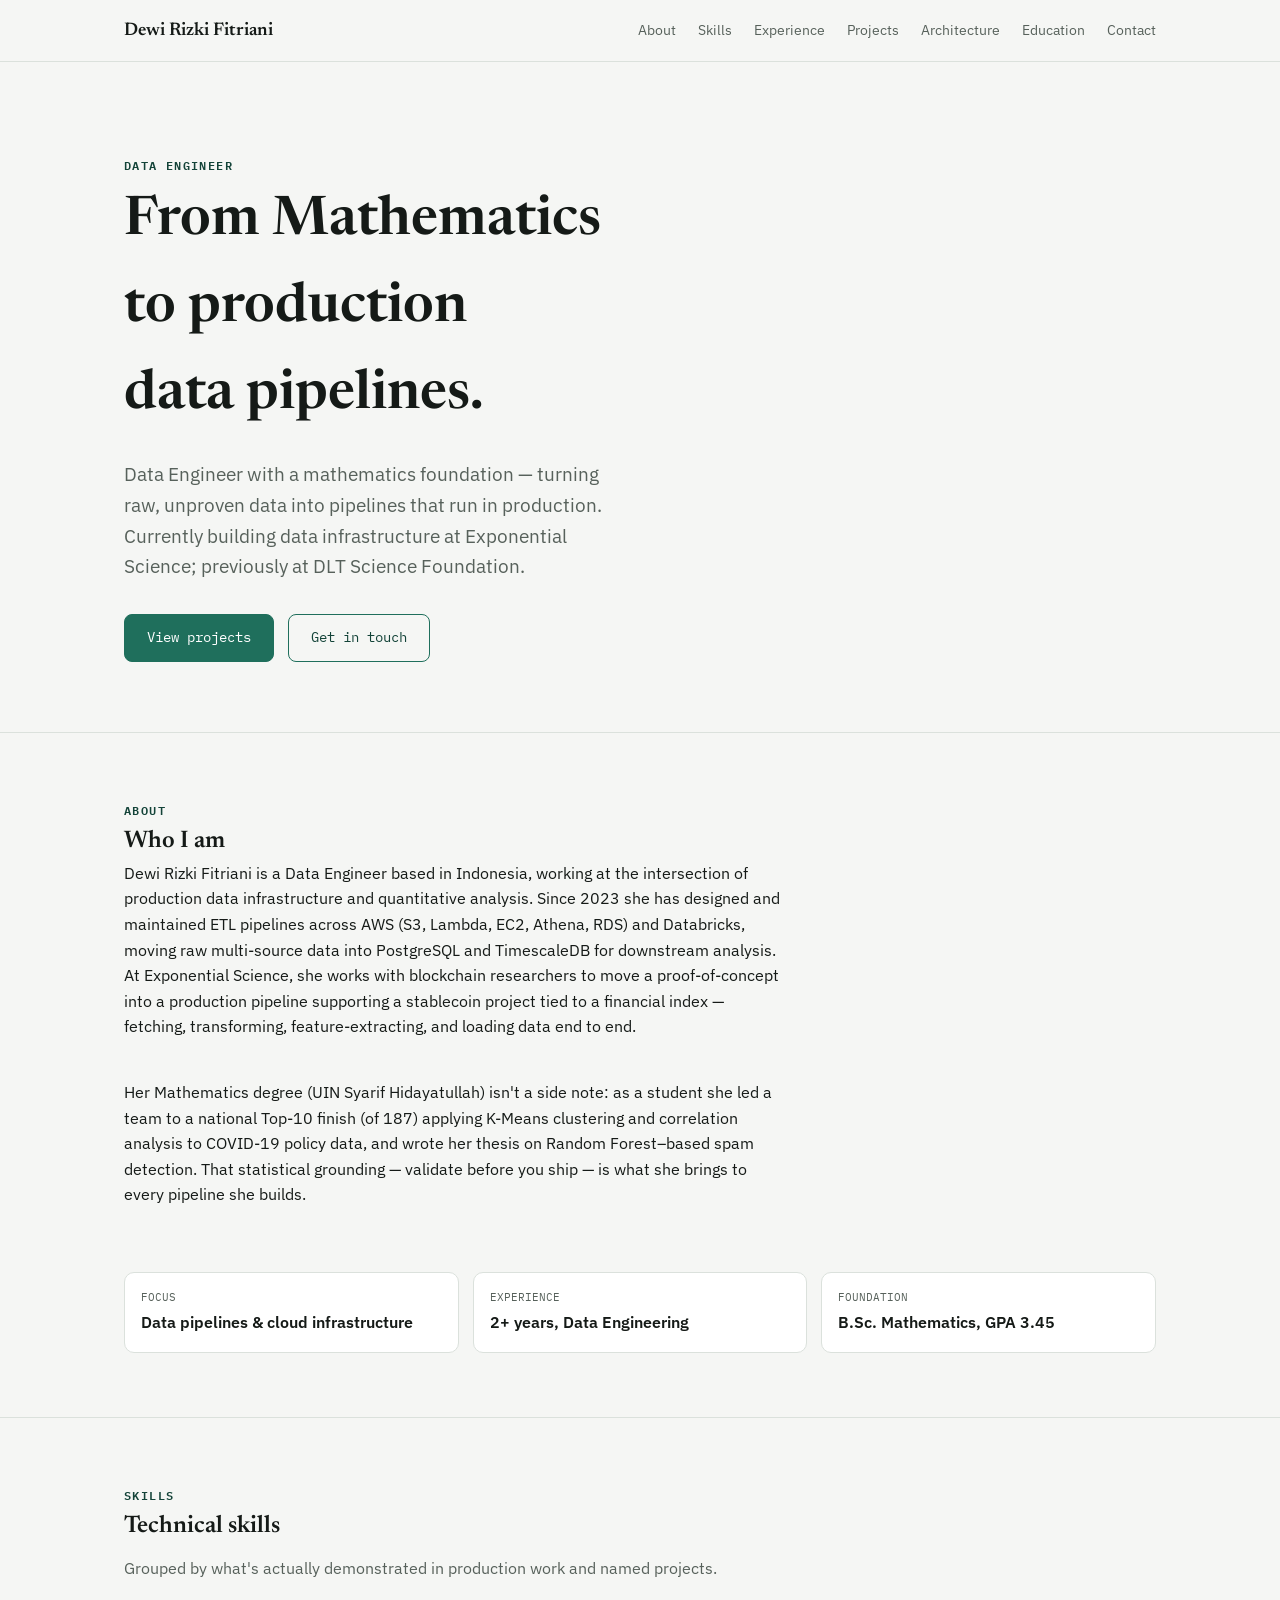
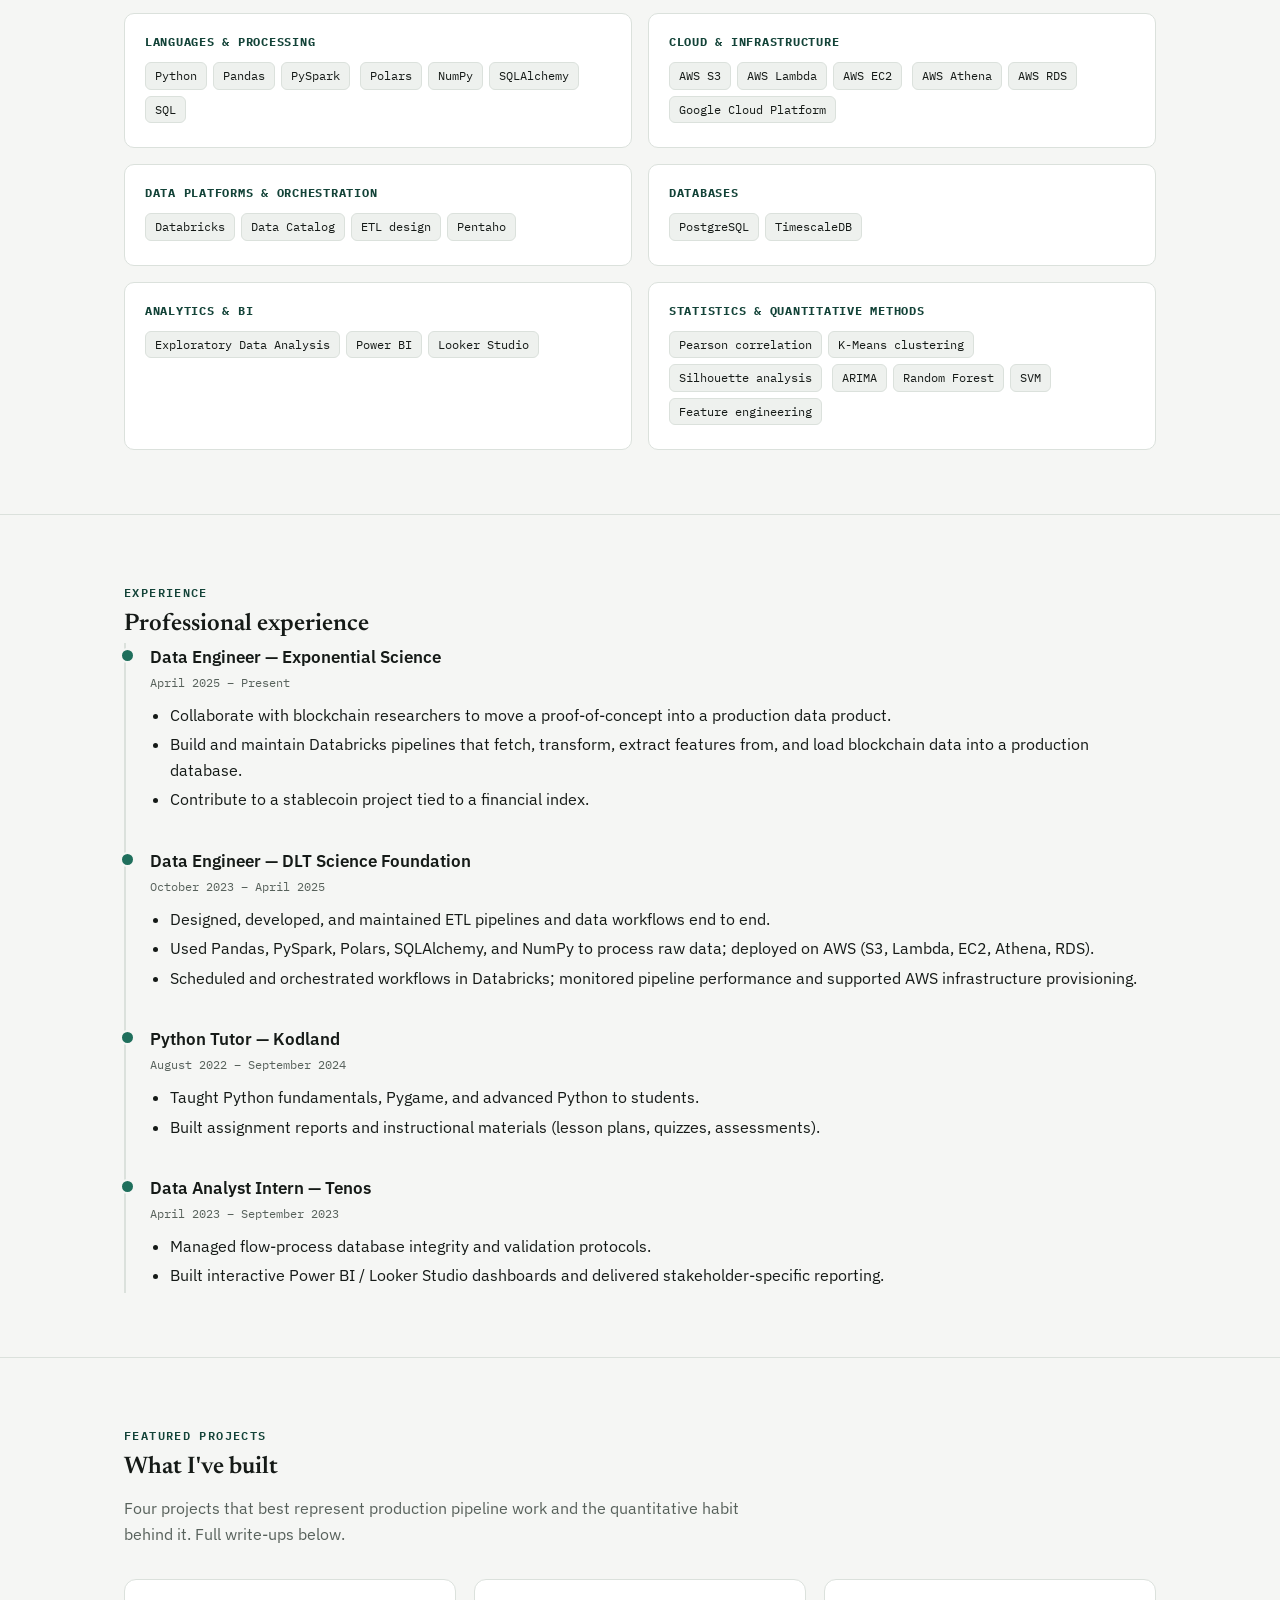
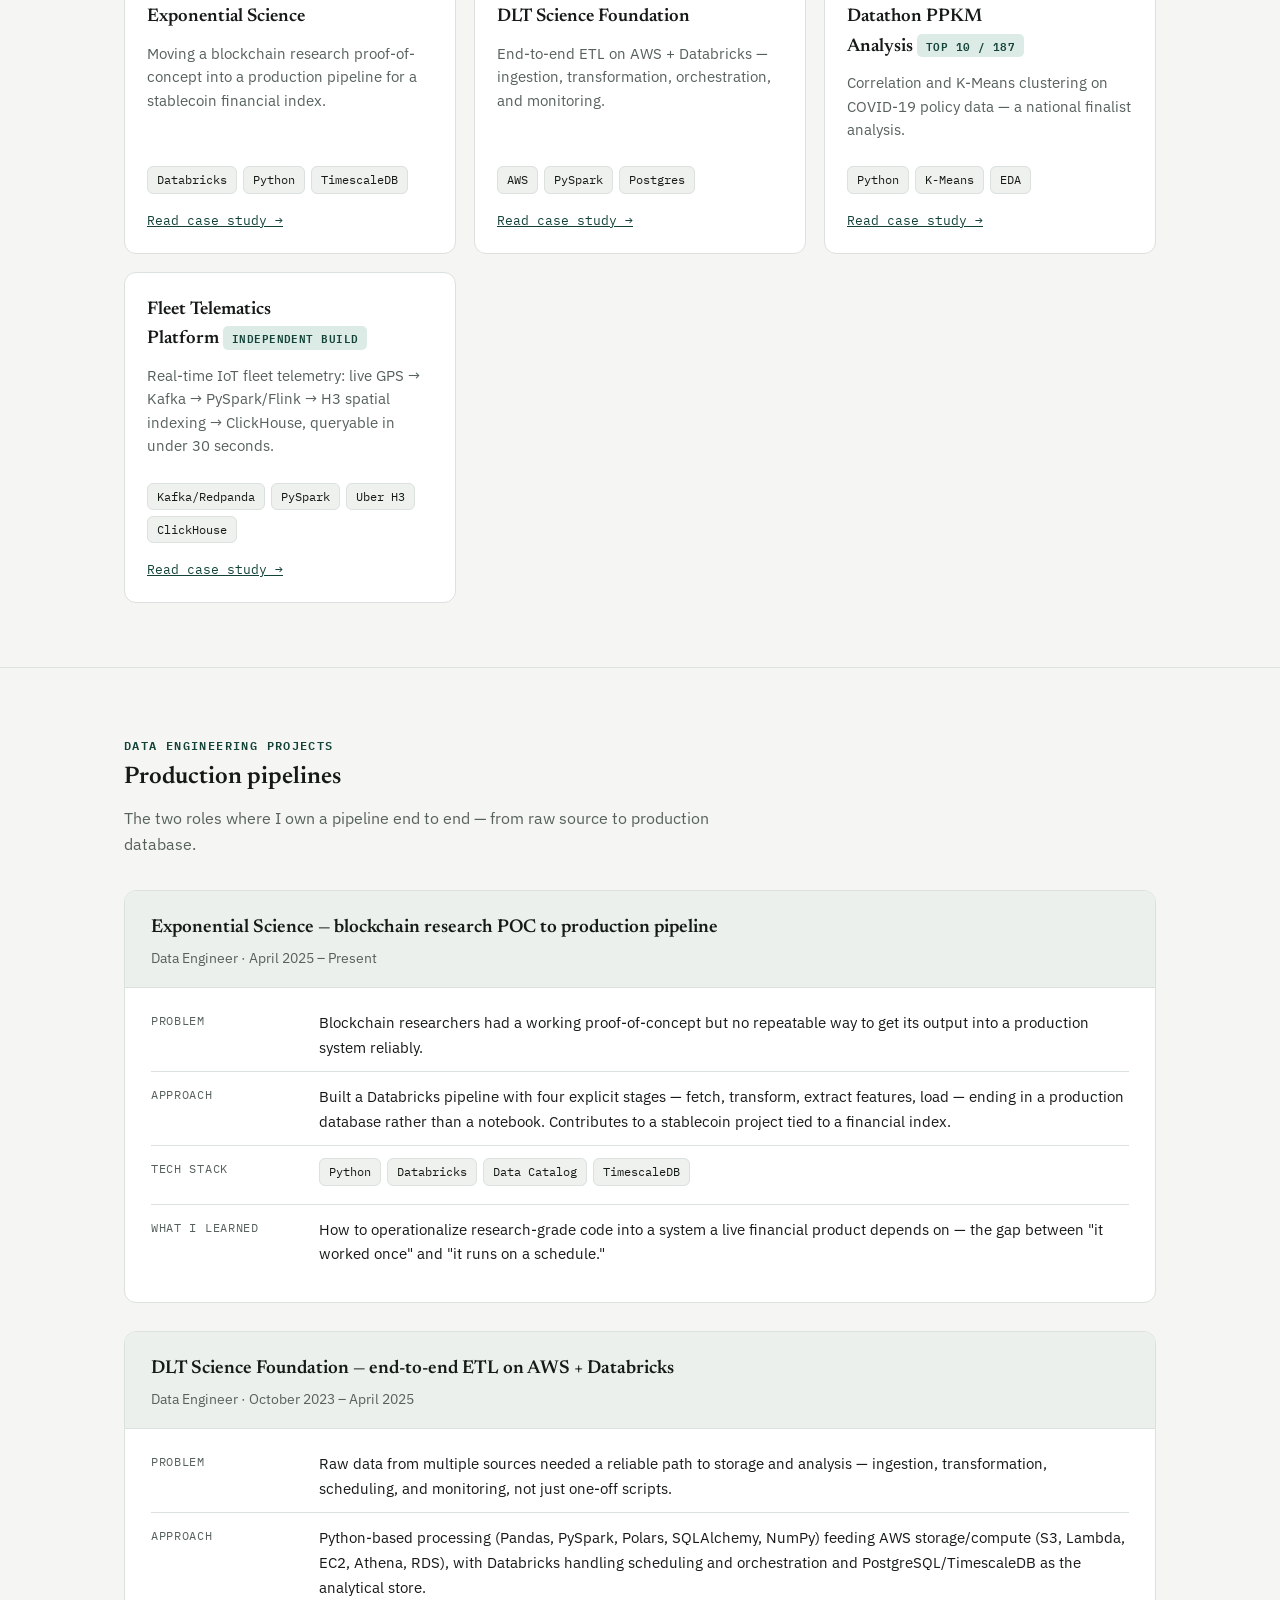
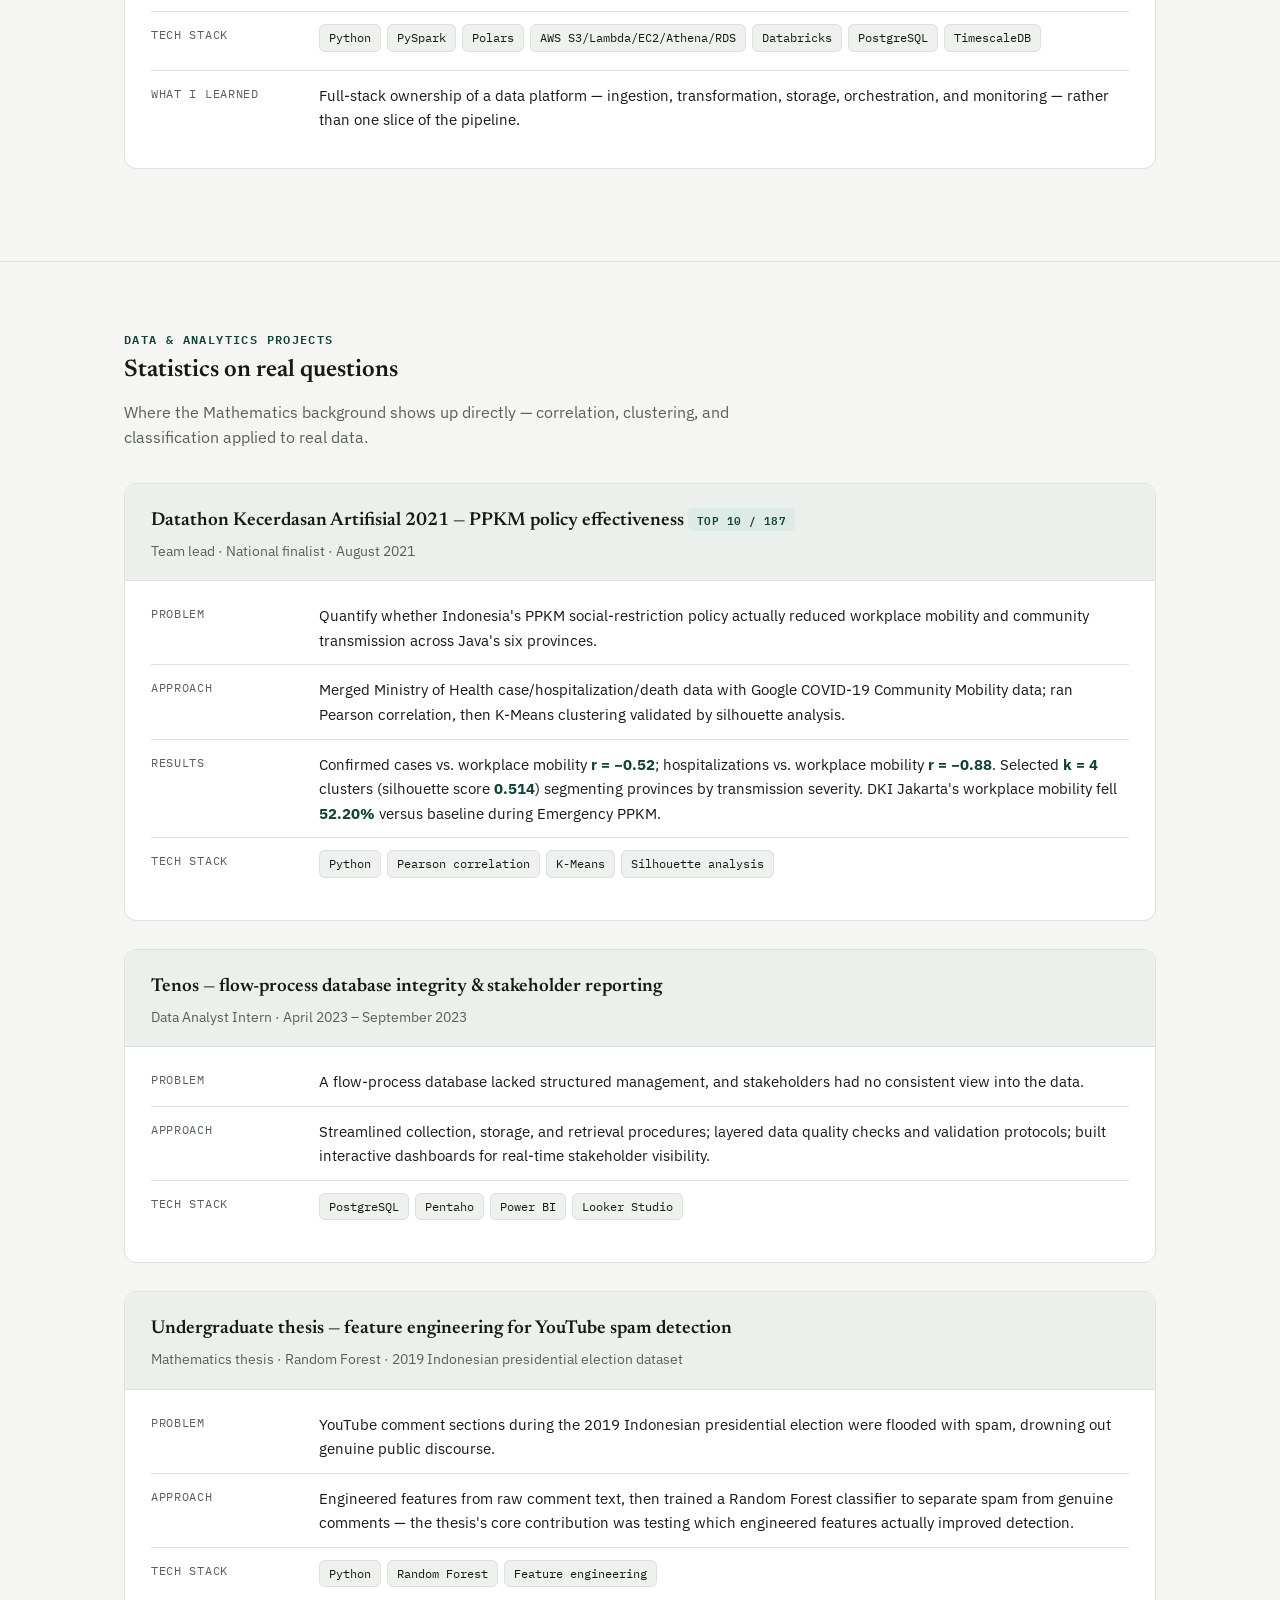
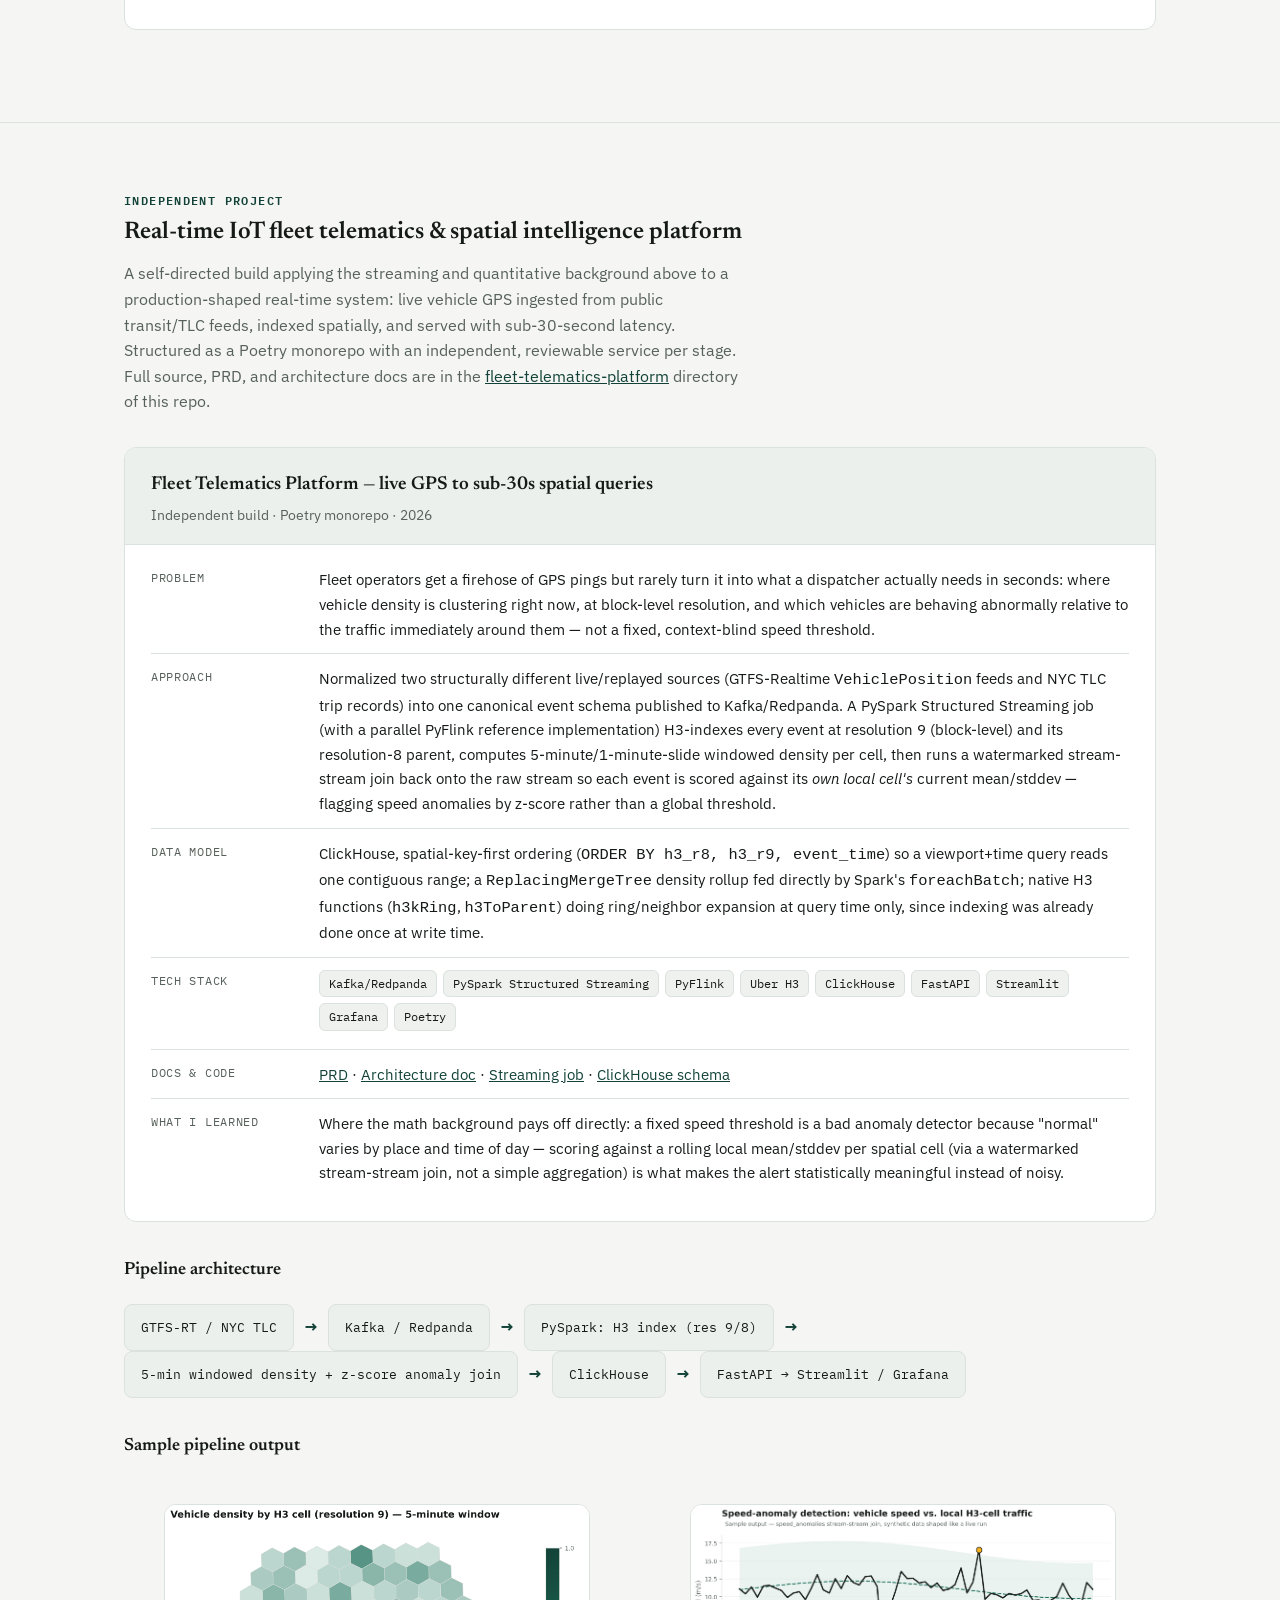
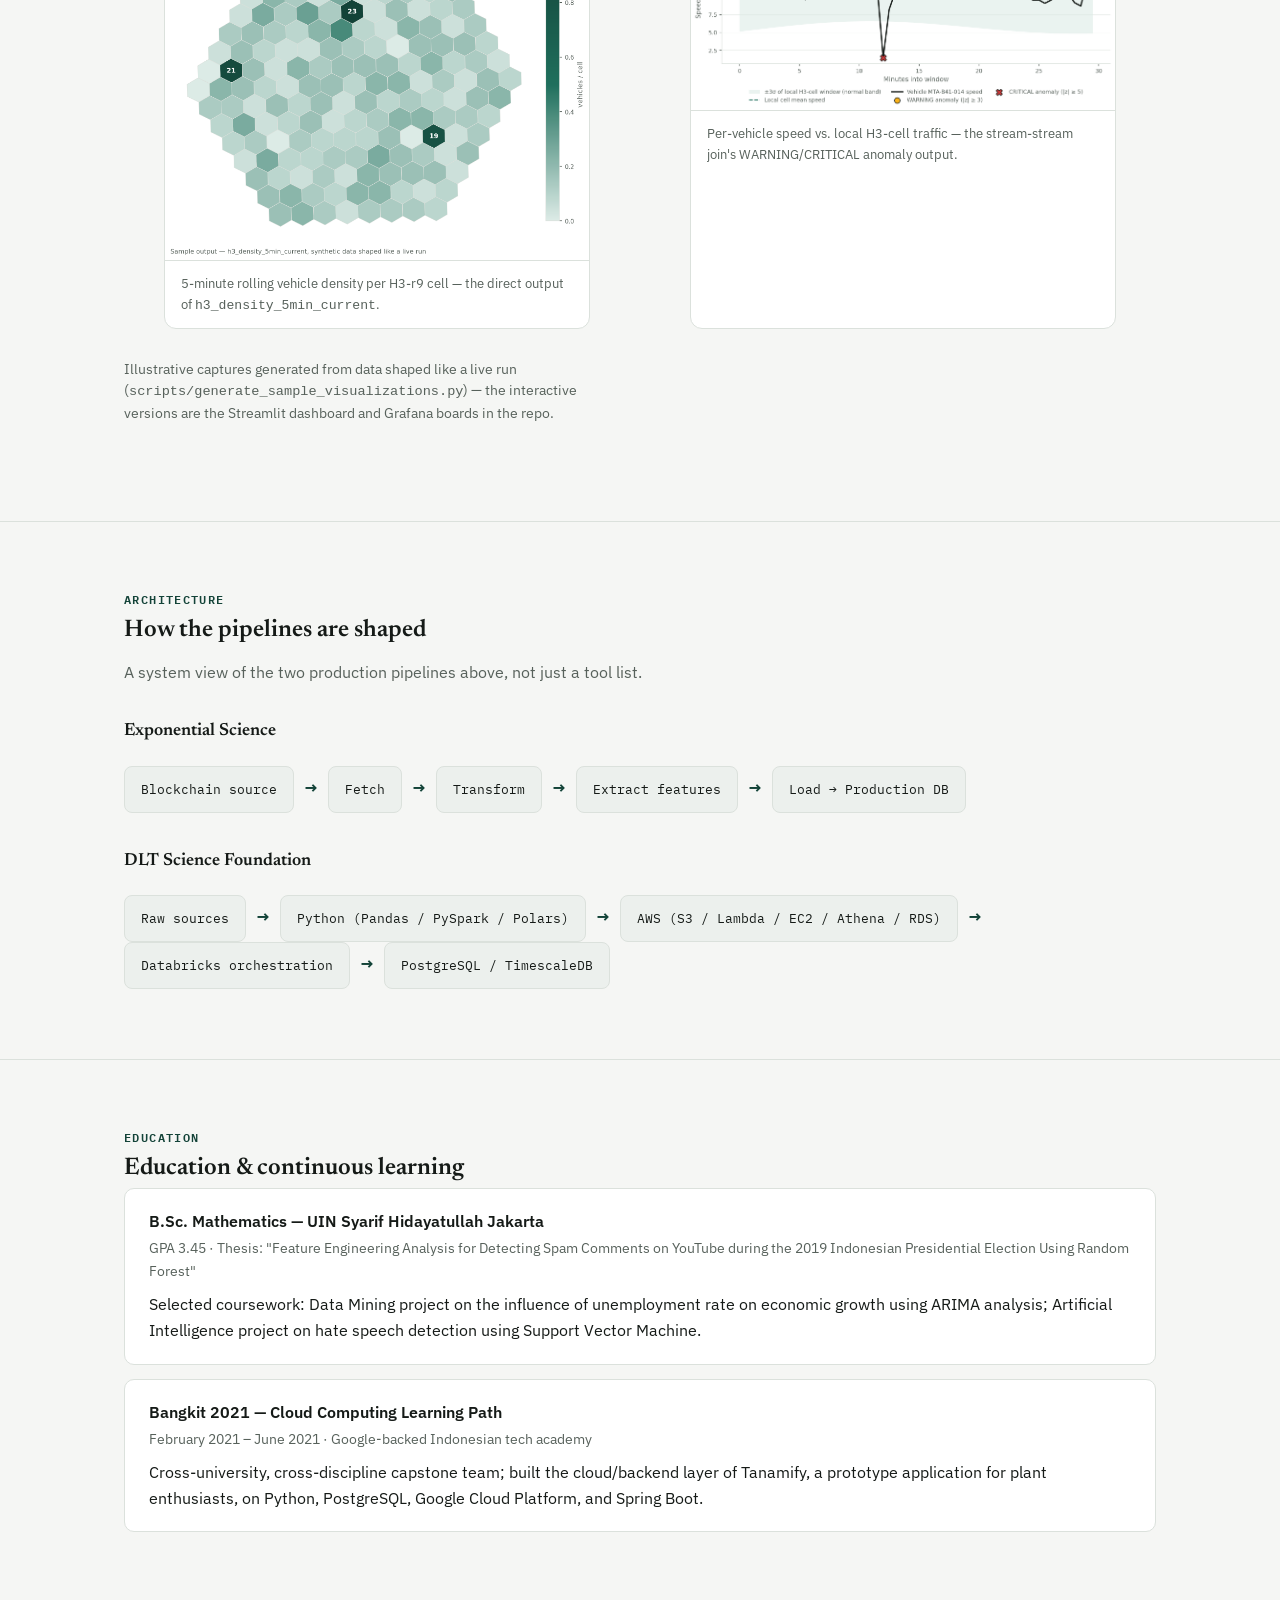
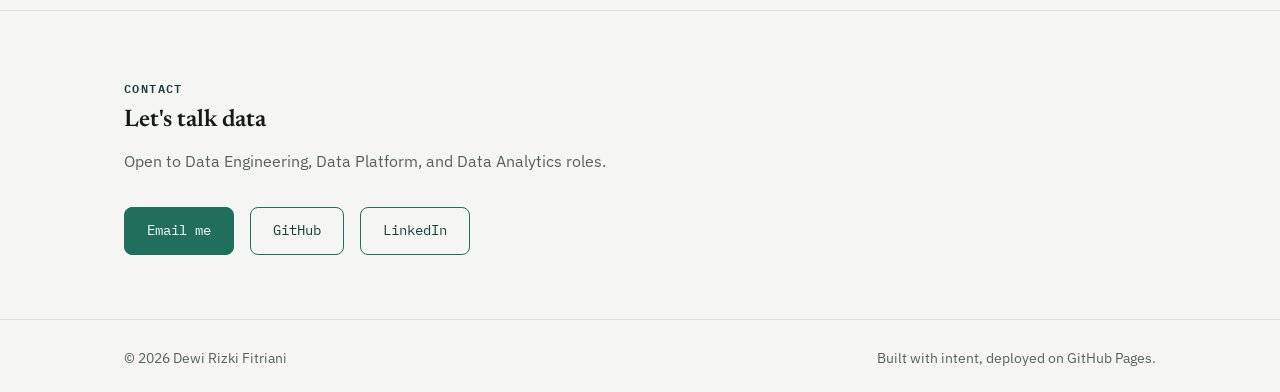
==== commit 597b2338: "Add real-time fleet telematics platform (Kafka, PySpark/Flink, H3, ClickHouse) Independent portfolio" ====
--- a/index.html
+++ b/index.html
@@ -138,7 +138,7 @@
   <div class="wrap">
     <span class="eyebrow">Featured projects</span>
     <h2>What I've built</h2>
-    <p class="dek">Three projects that best represent production pipeline work and the quantitative habit behind it. Full write-ups below.</p>
+    <p class="dek">Four projects that best represent production pipeline work and the quantitative habit behind it. Full write-ups below.</p>
     <div class="cardgrid">
       <div class="pcard">
         <h3>Exponential Science</h3>
@@ -158,6 +158,12 @@
         <div><span class="tag">Python</span><span class="tag">K-Means</span><span class="tag">EDA</span></div>
         <a class="readmore" href="#datathon">Read case study →</a>
       </div>
+      <div class="pcard">
+        <h3>Fleet Telematics Platform <span class="badge">Independent build</span></h3>
+        <p class="hook">Real-time IoT fleet telemetry: live GPS → Kafka → PySpark/Flink → H3 spatial indexing → ClickHouse, queryable in under 30 seconds.</p>
+        <div><span class="tag">Kafka/Redpanda</span><span class="tag">PySpark</span><span class="tag">Uber H3</span><span class="tag">ClickHouse</span></div>
+        <a class="readmore" href="#fleet-telematics">Read case study →</a>
+      </div>
     </div>
   </div>
 </section>
@@ -238,6 +244,52 @@
         <div class="field"><div class="k">Tech stack</div><div class="v"><span class="tag">Python</span><span class="tag">Random Forest</span><span class="tag">Feature engineering</span></div></div>
       </div>
     </div>
+  </div>
+</section>
+
+<section id="fleet-telematics-project">
+  <div class="wrap">
+    <span class="eyebrow">Independent project</span>
+    <h2>Real-time IoT fleet telematics &amp; spatial intelligence platform</h2>
+    <p class="dek">A self-directed build applying the streaming and quantitative background above to a production-shaped real-time system: live vehicle GPS ingested from public transit/TLC feeds, indexed spatially, and served with sub-30-second latency. Structured as a Poetry monorepo with an independent, reviewable service per stage. Full source, PRD, and architecture docs are in the <a href="https://github.com/dewirizki/dews-personal-portfolio/tree/main/fleet-telematics-platform" target="_blank" rel="noopener">fleet-telematics-platform</a> directory of this repo.</p>
+
+    <div class="case" id="fleet-telematics">
+      <div class="case-head">
+        <h3>Fleet Telematics Platform — live GPS to sub-30s spatial queries</h3>
+        <div class="meta">Independent build · Poetry monorepo · 2026</div>
+      </div>
+      <div class="case-body">
+        <div class="field"><div class="k">Problem</div><div class="v">Fleet operators get a firehose of GPS pings but rarely turn it into what a dispatcher actually needs in seconds: where vehicle density is clustering right now, at block-level resolution, and which vehicles are behaving abnormally relative to the traffic immediately around them — not a fixed, context-blind speed threshold.</div></div>
+        <div class="field"><div class="k">Approach</div><div class="v">Normalized two structurally different live/replayed sources (GTFS-Realtime <code>VehiclePosition</code> feeds and NYC TLC trip records) into one canonical event schema published to Kafka/Redpanda. A PySpark Structured Streaming job (with a parallel PyFlink reference implementation) H3-indexes every event at resolution 9 (block-level) and its resolution-8 parent, computes 5-minute/1-minute-slide windowed density per cell, then runs a watermarked stream-stream join back onto the raw stream so each event is scored against its <em>own local cell's</em> current mean/stddev — flagging speed anomalies by z-score rather than a global threshold.</div></div>
+        <div class="field"><div class="k">Data model</div><div class="v">ClickHouse, spatial-key-first ordering (<code>ORDER BY h3_r8, h3_r9, event_time</code>) so a viewport+time query reads one contiguous range; a <code>ReplacingMergeTree</code> density rollup fed directly by Spark's <code>foreachBatch</code>; native H3 functions (<code>h3kRing</code>, <code>h3ToParent</code>) doing ring/neighbor expansion at query time only, since indexing was already done once at write time.</div></div>
+        <div class="field"><div class="k">Tech stack</div><div class="v"><span class="tag">Kafka/Redpanda</span><span class="tag">PySpark Structured Streaming</span><span class="tag">PyFlink</span><span class="tag">Uber H3</span><span class="tag">ClickHouse</span><span class="tag">FastAPI</span><span class="tag">Streamlit</span><span class="tag">Grafana</span><span class="tag">Poetry</span></div></div>
+        <div class="field"><div class="k">Docs &amp; code</div><div class="v"><a href="https://github.com/dewirizki/dews-personal-portfolio/blob/main/fleet-telematics-platform/docs/PRD.md" target="_blank" rel="noopener">PRD</a> · <a href="https://github.com/dewirizki/dews-personal-portfolio/blob/main/fleet-telematics-platform/docs/ARCHITECTURE.md" target="_blank" rel="noopener">Architecture doc</a> · <a href="https://github.com/dewirizki/dews-personal-portfolio/blob/main/fleet-telematics-platform/services/stream_processing/stream_processing/streaming_job.py" target="_blank" rel="noopener">Streaming job</a> · <a href="https://github.com/dewirizki/dews-personal-portfolio/blob/main/fleet-telematics-platform/infra/clickhouse/init/01_schema.sql" target="_blank" rel="noopener">ClickHouse schema</a></div></div>
+        <div class="field"><div class="k">What I learned</div><div class="v">Where the math background pays off directly: a fixed speed threshold is a bad anomaly detector because "normal" varies by place and time of day — scoring against a rolling local mean/stddev per spatial cell (via a watermarked stream-stream join, not a simple aggregation) is what makes the alert statistically meaningful instead of noisy.</div></div>
+      </div>
+    </div>
+
+    <h3 style="font-size:1.1rem;margin:34px 0 6px;">Pipeline architecture</h3>
+    <div class="flow">
+      <div class="step">GTFS-RT / NYC TLC</div><div class="arrow">→</div>
+      <div class="step">Kafka / Redpanda</div><div class="arrow">→</div>
+      <div class="step">PySpark: H3 index (res 9/8)</div><div class="arrow">→</div>
+      <div class="step">5-min windowed density + z-score anomaly join</div><div class="arrow">→</div>
+      <div class="step">ClickHouse</div><div class="arrow">→</div>
+      <div class="step">FastAPI → Streamlit / Grafana</div>
+    </div>
+
+    <h3 style="font-size:1.1rem;margin:34px 0 6px;">Sample pipeline output</h3>
+    <div class="resultgrid">
+      <figure class="result">
+        <img src="assets/images/fleet-telematics-h3-density.png" alt="H3 resolution-9 hexagon map colored by vehicle density over a 5-minute window, with the three densest cells labeled">
+        <figcaption>5-minute rolling vehicle density per H3-r9 cell — the direct output of <code>h3_density_5min_current</code>.</figcaption>
+      </figure>
+      <figure class="result">
+        <img src="assets/images/fleet-telematics-speed-anomaly.png" alt="Line chart of one vehicle's speed against its local H3 cell's mean speed band, with a WARNING and a CRITICAL anomaly point flagged">
+        <figcaption>Per-vehicle speed vs. local H3-cell traffic — the stream-stream join's WARNING/CRITICAL anomaly output.</figcaption>
+      </figure>
+    </div>
+    <p class="dek" style="margin-top:14px;font-size:0.85rem;">Illustrative captures generated from data shaped like a live run (<code>scripts/generate_sample_visualizations.py</code>) — the interactive versions are the Streamlit dashboard and Grafana boards in the repo.</p>
   </div>
 </section>
 
--- a/assets/style.css
+++ b/assets/style.css
@@ -221,6 +221,18 @@
 .field .v { font-size: 0.96rem; }
 .field .v strong { color: var(--accent-strong); }
 
+/* result graphics (sample pipeline output images) */
+.resultgrid { display: grid; grid-template-columns: 1fr 1fr; gap: 20px; margin-top: 28px; }
+.result {
+  background: var(--surface); border: 1px solid var(--border); border-radius: 12px;
+  overflow: hidden;
+}
+.result img { display: block; width: 100%; }
+.result figcaption {
+  padding: 12px 16px; font-size: 0.82rem; color: var(--text-muted);
+  border-top: 1px solid var(--border);
+}
+
 /* architecture diagram */
 .flow { display: flex; align-items: center; flex-wrap: wrap; gap: 0; margin: 20px 0 6px; }
 .flow .step {
@@ -248,7 +260,7 @@
 footer.site .wrap { display: flex; justify-content: space-between; flex-wrap: wrap; gap: 10px; }
 
 @media (max-width: 760px) {
-  .skillgrid, .cardgrid, .quickfacts { grid-template-columns: 1fr; }
+  .skillgrid, .cardgrid, .quickfacts, .resultgrid { grid-template-columns: 1fr; }
   .field { grid-template-columns: 1fr; gap: 4px; }
   nav.primary { width: 100%; }
 }
